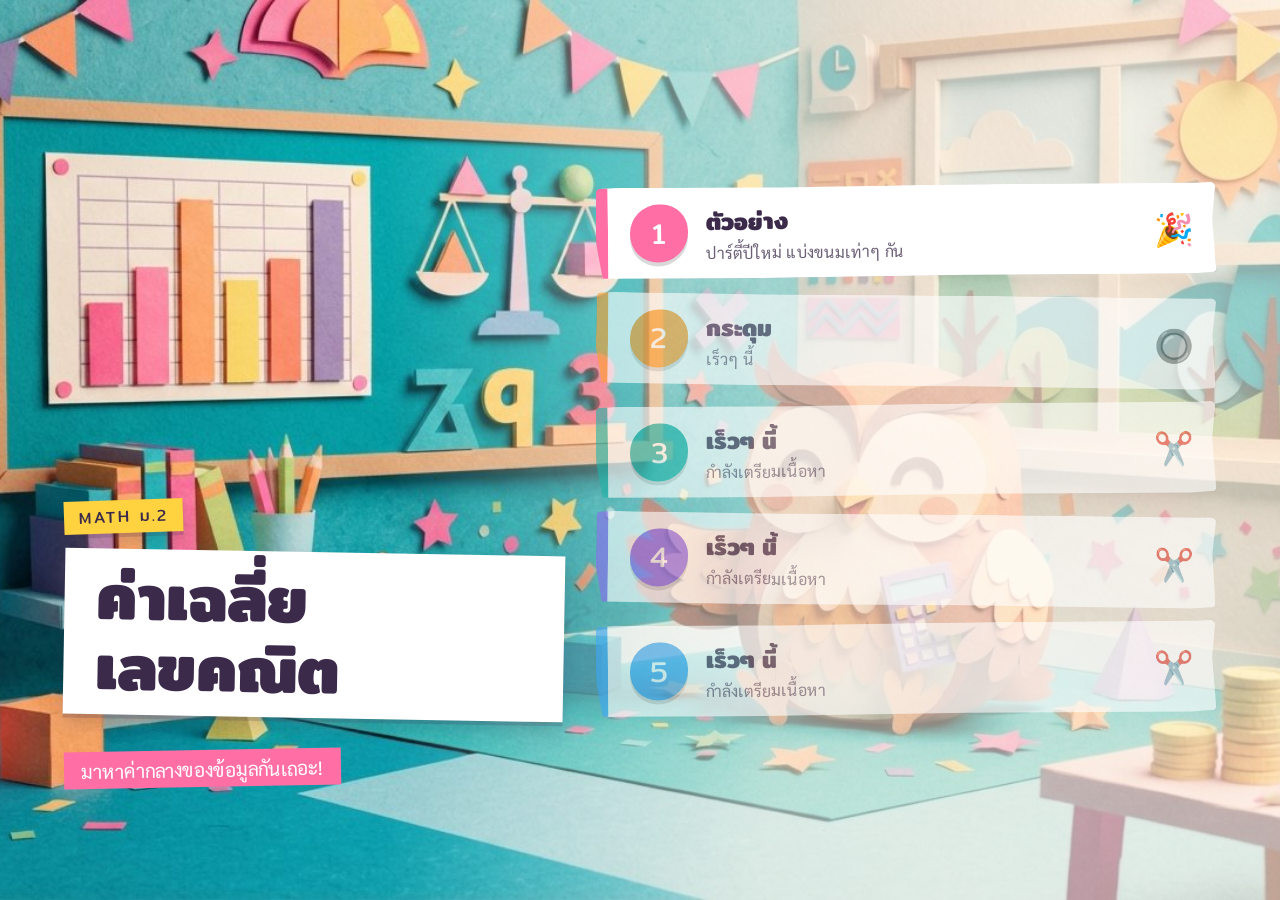
==== index.html @ 3f018a19 "Add mean lesson site: home page and snack-sharing example Co-Authored-By: Claude Opus 5.5 <noreply@a" ====
<!DOCTYPE html>
<html lang="th">
<head>
<meta charset="UTF-8">
<meta name="viewport" content="width=device-width, initial-scale=1">
<title>ค่าเฉลี่ยเลขคณิต | คณิตศาสตร์ ม.2</title>
<link rel="stylesheet" href="style.css">
<style>
  .hero {
    min-height: 100vh;
    display: grid;
    grid-template-columns: 1fr minmax(320px, 620px);
    gap: 32px;
    align-items: center;
    padding: 40px 5vw;
    background: linear-gradient(90deg, rgba(255,248,236,0) 30%, rgba(255,248,236,.55) 60%), url(img/hero.jpg) center / cover no-repeat;
  }
  .title { align-self: end; padding-bottom: 6vh; }
  .title .tag {
    display: inline-block; background: var(--yellow); padding: .25em .9em;
    font-family: 'Mitr'; letter-spacing: .15em; transform: rotate(-2deg); box-shadow: var(--shadow);
  }
  .title h1 {
    margin: .3em 0 .2em; font-size: clamp(2.2rem, 5vw, 4rem); line-height: 1.1;
    background: #fff; display: inline-block; padding: .2em .5em; transform: rotate(1deg);
    box-shadow: var(--shadow);
  }
  .title p { display: inline-block; background: var(--pink); color: #fff; padding: .3em .9em; font-size: 1.2rem; transform: rotate(-1deg); }

  .cards { display: flex; flex-direction: column; gap: 18px; }
  .card {
    display: flex; align-items: center; gap: 18px; padding: 16px 22px;
    text-decoration: none; color: var(--ink); background: #fff;
    border-left: 12px solid var(--c);
    transition: transform .15s;
  }
  .card:nth-child(odd) { transform: rotate(-.6deg); }
  .card:nth-child(even) { transform: rotate(.6deg); }
  a.card:hover { transform: rotate(0) scale(1.03); }
  .badge {
    flex: none; width: 58px; height: 58px; display: grid; place-items: center;
    font-size: 1.8rem; color: #fff; background: var(--c);
    border-radius: 50% 45% 52% 48%; box-shadow: 0 4px 0 rgba(0,0,0,.15);
  }
  .card h3 { margin: 0; font-size: 1.45rem; }
  .card p { margin: .1em 0 0; opacity: .75; }
  .card .ico { margin-left: auto; font-size: 2rem; }
  .card.soon { opacity: .6; cursor: default; }

  @media (max-width: 900px) {
    .hero { grid-template-columns: 1fr; background-position: left top; }
    .title { padding-bottom: 0; }
  }
</style>
</head>
<body>
<main class="hero">
  <div class="title">
    <span class="tag">MATH ม.2</span><br>
    <h1>ค่าเฉลี่ยเลขคณิต</h1><br>
    <p>มาหาค่ากลางของข้อมูลกันเถอะ!</p>
  </div>

  <nav class="cards">
    <a class="card paper" href="example1.html" style="--c: var(--pink)">
      <span class="badge">1</span>
      <div><h3>ตัวอย่าง</h3><p>ปาร์ตี้ปีใหม่ แบ่งขนมเท่าๆ กัน</p></div>
      <span class="ico">🎉</span>
    </a>
    <div class="card paper soon" style="--c: var(--orange)">
      <span class="badge">2</span>
      <div><h3>กระดุม</h3><p>เร็วๆ นี้</p></div>
      <span class="ico">🔘</span>
    </div>
    <div class="card paper soon" style="--c: var(--teal)">
      <span class="badge">3</span>
      <div><h3>เร็วๆ นี้</h3><p>กำลังเตรียมเนื้อหา</p></div>
      <span class="ico">✂️</span>
    </div>
    <div class="card paper soon" style="--c: var(--purple)">
      <span class="badge">4</span>
      <div><h3>เร็วๆ นี้</h3><p>กำลังเตรียมเนื้อหา</p></div>
      <span class="ico">✂️</span>
    </div>
    <div class="card paper soon" style="--c: var(--blue)">
      <span class="badge">5</span>
      <div><h3>เร็วๆ นี้</h3><p>กำลังเตรียมเนื้อหา</p></div>
      <span class="ico">✂️</span>
    </div>
  </nav>
</main>
</body>
</html>
---- style.css ----
/* Paper cutout theme shared by every page */
@import url('https://fonts.googleapis.com/css2?family=Mitr:wght@400;600&family=Sarabun:wght@400;600&display=swap');

:root {
  --pink: #ff6fa5;
  --orange: #ff9f2e;
  --yellow: #ffd23f;
  --teal: #1fb5a8;
  --purple: #8e6cf0;
  --blue: #3fa7f5;
  --ink: #3b2a4a;
  --paper: #fff8ec;
  --shadow: 0 4px 0 rgba(59, 42, 74, .18), 0 10px 18px rgba(59, 42, 74, .18);
}

* { box-sizing: border-box; }

body {
  margin: 0;
  font-family: 'Sarabun', sans-serif;
  color: var(--ink);
  min-height: 100vh;
  /* paper grain: two soft noise-like gradients over a warm base */
  background:
    radial-gradient(circle at 20% 10%, rgba(255, 210, 63, .35), transparent 40%),
    radial-gradient(circle at 85% 90%, rgba(255, 111, 165, .3), transparent 45%),
    repeating-linear-gradient(45deg, rgba(0,0,0,.015) 0 2px, transparent 2px 5px),
    var(--paper);
}

h1, h2, h3, .btn, .badge { font-family: 'Mitr', sans-serif; }

/* A sheet of cut paper: slightly uneven edges + stacked shadow */
.paper {
  background: #fff;
  border-radius: 6px;
  box-shadow: var(--shadow);
  clip-path: polygon(0 1%, 3% 0, 30% 1.2%, 60% 0, 97% .8%, 100% 0, 99.4% 40%, 100% 98%, 96% 100%, 60% 98.8%, 25% 100%, 1% 99%, 0 60%);
}

.btn {
  display: inline-block;
  border: 0;
  cursor: pointer;
  font-size: 1.15rem;
  padding: .7em 1.4em;
  color: #fff;
  background: var(--pink);
  border-radius: 10px;
  box-shadow: 0 5px 0 rgba(59, 42, 74, .3);
  text-decoration: none;
  transform: rotate(-1deg);
  transition: transform .15s, box-shadow .15s;
}
.btn:hover { transform: rotate(0) translateY(-2px); }
.btn:active { transform: translateY(3px); box-shadow: 0 2px 0 rgba(59, 42, 74, .3); }
.btn:disabled { opacity: .45; cursor: default; transform: none; }
.btn.teal { background: var(--teal); }
.btn.purple { background: var(--purple); }
.btn.orange { background: var(--orange); }

.back {
  position: fixed; top: 16px; left: 16px; z-index: 10;
  font-size: 1rem; padding: .5em 1em; background: var(--purple);
}

/* Paper confetti strip used as a decorative top border */
.bunting {
  height: 34px;
  background:
    conic-gradient(from 150deg at 50% 0, var(--pink) 0 60deg, transparent 0) 0 0 / 60px 34px,
    conic-gradient(from 150deg at 50% 0, var(--yellow) 0 60deg, transparent 0) 30px 0 / 60px 34px;
  filter: drop-shadow(0 3px 2px rgba(0,0,0,.15));
}
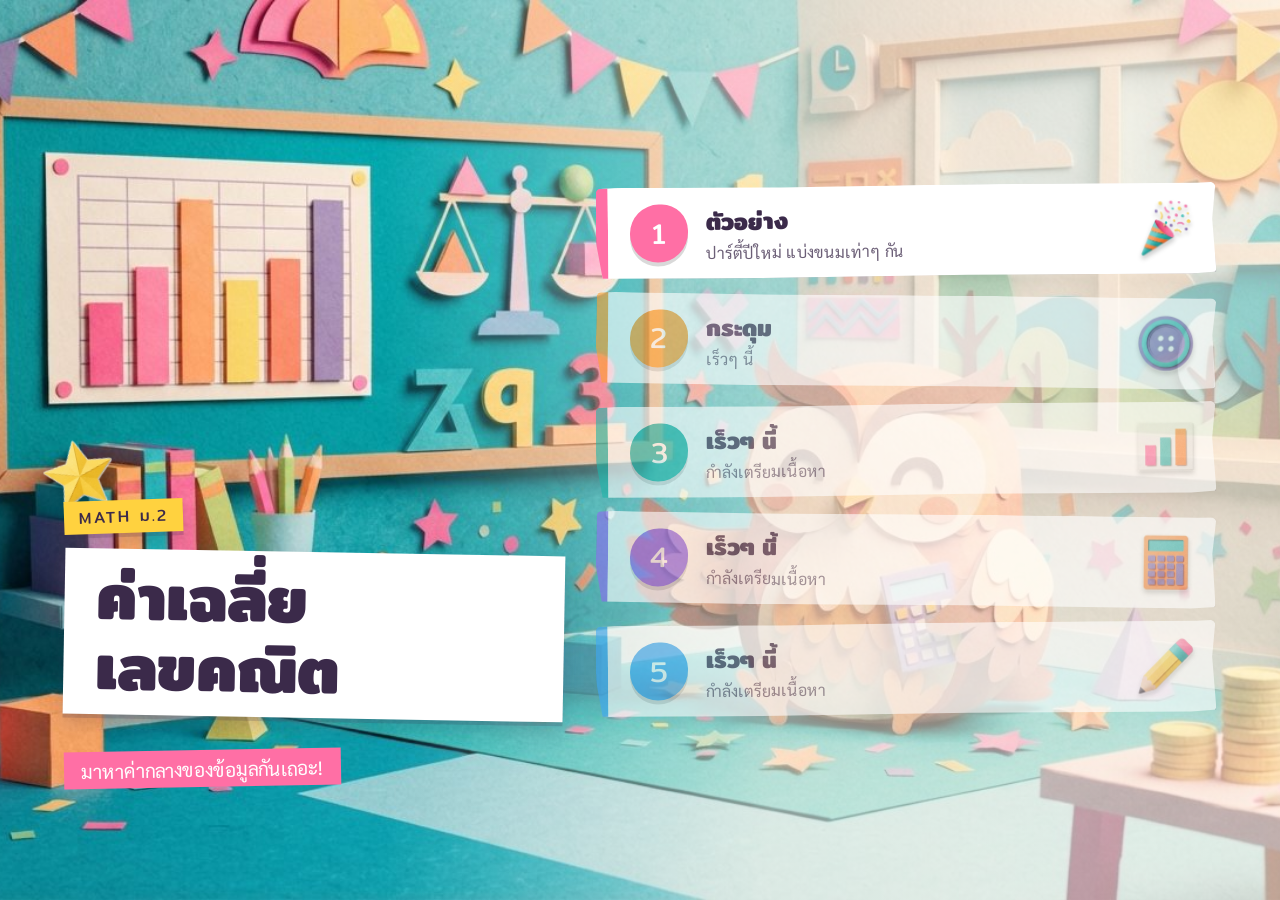
==== commit fa195aeb: "Replace emojis with paper icons; example page shows question only Co-Authored-By: Claude Opus 5.5 <n" ====
--- a/index.html
+++ b/index.html
@@ -44,7 +44,9 @@
   }
   .card h3 { margin: 0; font-size: 1.45rem; }
   .card p { margin: .1em 0 0; opacity: .75; }
-  .card .ico { margin-left: auto; font-size: 2rem; }
+  .card .ico { margin-left: auto; width: 56px; height: 56px; object-fit: contain; filter: drop-shadow(0 3px 2px rgba(0,0,0,.2)); }
+  .deco { position: absolute; pointer-events: none; filter: drop-shadow(0 6px 6px rgba(0,0,0,.2)); }
+  .title { position: relative; }
   .card.soon { opacity: .6; cursor: default; }
 
   @media (max-width: 900px) {
@@ -56,6 +58,7 @@
 <body>
 <main class="hero">
   <div class="title">
+    <img class="deco" src="img/icons/star.png" alt="" style="width:70px; left:-20px; top:-60px; transform:rotate(-12deg)">
     <span class="tag">MATH ม.2</span><br>
     <h1>ค่าเฉลี่ยเลขคณิต</h1><br>
     <p>มาหาค่ากลางของข้อมูลกันเถอะ!</p>
@@ -65,27 +68,27 @@
     <a class="card paper" href="example1.html" style="--c: var(--pink)">
       <span class="badge">1</span>
       <div><h3>ตัวอย่าง</h3><p>ปาร์ตี้ปีใหม่ แบ่งขนมเท่าๆ กัน</p></div>
-      <span class="ico">🎉</span>
+      <img class="ico" src="img/icons/popper.png" alt="">
     </a>
     <div class="card paper soon" style="--c: var(--orange)">
       <span class="badge">2</span>
       <div><h3>กระดุม</h3><p>เร็วๆ นี้</p></div>
-      <span class="ico">🔘</span>
+      <img class="ico" src="img/icons/button.png" alt="">
     </div>
     <div class="card paper soon" style="--c: var(--teal)">
       <span class="badge">3</span>
       <div><h3>เร็วๆ นี้</h3><p>กำลังเตรียมเนื้อหา</p></div>
-      <span class="ico">✂️</span>
+      <img class="ico" src="img/icons/chart.png" alt="">
     </div>
     <div class="card paper soon" style="--c: var(--purple)">
       <span class="badge">4</span>
       <div><h3>เร็วๆ นี้</h3><p>กำลังเตรียมเนื้อหา</p></div>
-      <span class="ico">✂️</span>
+      <img class="ico" src="img/icons/calculator.png" alt="">
     </div>
     <div class="card paper soon" style="--c: var(--blue)">
       <span class="badge">5</span>
       <div><h3>เร็วๆ นี้</h3><p>กำลังเตรียมเนื้อหา</p></div>
-      <span class="ico">✂️</span>
+      <img class="ico" src="img/icons/pencil.png" alt="">
     </div>
   </nav>
 </main>
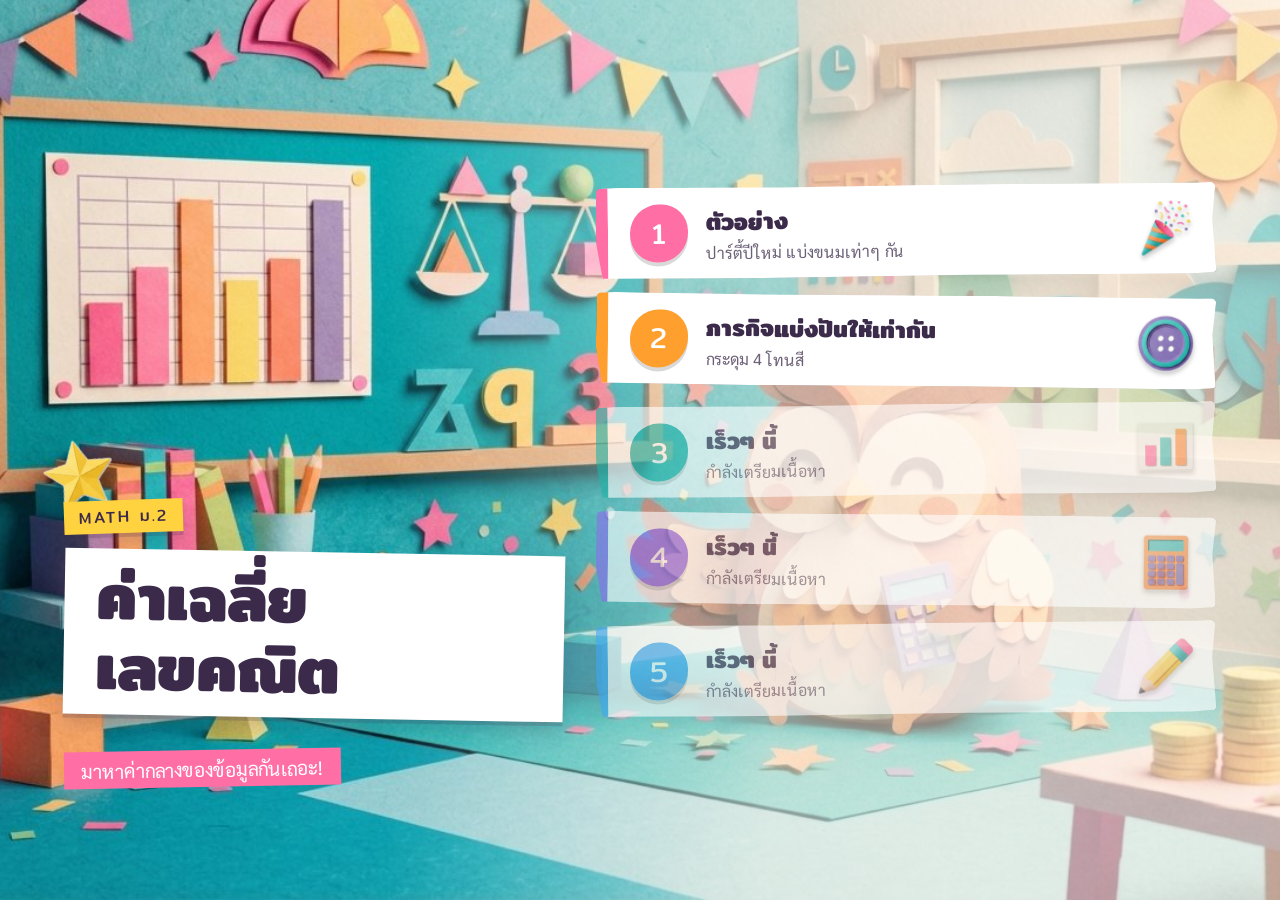
==== commit 52120b9b: "Add card 2 mission page: equal-sharing buttons (9, 5, 7, 3) Shared one-screen layout, number cards a" ====
--- a/index.html
+++ b/index.html
@@ -70,11 +70,11 @@
       <div><h3>ตัวอย่าง</h3><p>ปาร์ตี้ปีใหม่ แบ่งขนมเท่าๆ กัน</p></div>
       <img class="ico" src="img/icons/popper.png" alt="">
     </a>
-    <div class="card paper soon" style="--c: var(--orange)">
+    <a class="card paper" href="mission2.html" style="--c: var(--orange)">
       <span class="badge">2</span>
-      <div><h3>กระดุม</h3><p>เร็วๆ นี้</p></div>
+      <div><h3>ภารกิจแบ่งปันให้เท่ากัน</h3><p>กระดุม 4 โทนสี</p></div>
       <img class="ico" src="img/icons/button.png" alt="">
-    </div>
+    </a>
     <div class="card paper soon" style="--c: var(--teal)">
       <span class="badge">3</span>
       <div><h3>เร็วๆ นี้</h3><p>กำลังเตรียมเนื้อหา</p></div>
--- a/style.css
+++ b/style.css
@@ -64,6 +64,31 @@
   font-size: 1rem; padding: .5em 1em; background: var(--purple);
 }
 
+/* Lesson pages: one screen, no scrolling; sizes come from the viewport height */
+html:has(body.screen) { overflow: hidden; }
+body.screen { height: 100vh; overflow: hidden; display: flex; flex-direction: column; }
+.screen .bunting { flex: none; }
+.screen .wrap { position: relative; flex: 1; min-height: 0; width: 100%; max-width: 1300px; margin: 0 auto;
+  padding: 1.5vh 24px 3vh; display: flex; flex-direction: column; }
+.screen h1 { flex: none; text-align: center; font-size: clamp(1.3rem, 5vh, 2.8rem); margin: 0 0 2.5vh; }
+.screen h1 span { background: var(--yellow); padding: 0 .5em; display: inline-block; transform: rotate(-1.5deg); box-shadow: var(--shadow); }
+
+/* Big number cards (data set) */
+.nums { flex: none; display: flex; justify-content: center; gap: clamp(16px, 4vw, 60px); margin-bottom: 3.5vh; }
+.num { width: 15vh; height: 15vh; display: grid; place-items: center; font-family: 'Mitr'; font-weight: 600;
+  font-size: 9vh; color: #fff; background: var(--c); border-radius: 12px;
+  box-shadow: 0 6px 0 rgba(59, 42, 74, .25), 0 12px 20px rgba(59, 42, 74, .2);
+  text-shadow: 0 4px 0 rgba(0, 0, 0, .15); }
+.num:nth-child(odd) { transform: rotate(-3deg); }
+.num:nth-child(even) { transform: rotate(3deg); }
+
+/* Question strip */
+.q { background: var(--teal); color: #fff; padding: .35em .8em; font-family: 'Mitr'; font-size: 1.1em; }
+
+/* Paper sticker decorations */
+.deco { position: absolute; pointer-events: none; filter: drop-shadow(0 6px 6px rgba(0,0,0,.18)); }
+@media (max-width: 800px) { .deco.hide-sm { display: none; } }
+
 /* Paper confetti strip used as a decorative top border */
 .bunting {
   height: 34px;
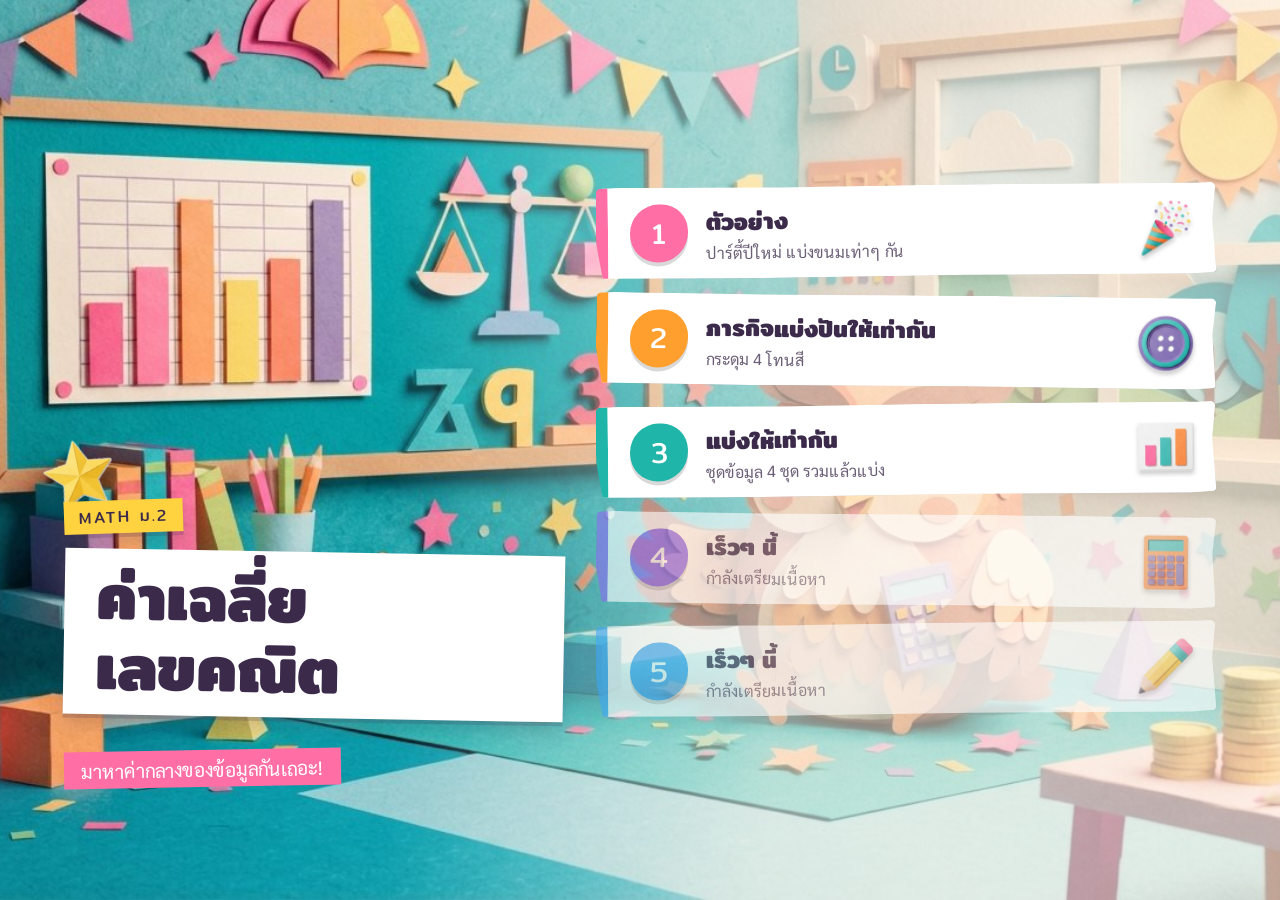
==== commit ed7f070c: "Add card 3 page: zoom into a data set, combine buttons, share equally Co-Authored-By: Claude Opus 5." ====
--- a/index.html
+++ b/index.html
@@ -75,11 +75,11 @@
       <div><h3>ภารกิจแบ่งปันให้เท่ากัน</h3><p>กระดุม 4 โทนสี</p></div>
       <img class="ico" src="img/icons/button.png" alt="">
     </a>
-    <div class="card paper soon" style="--c: var(--teal)">
+    <a class="card paper" href="share3.html" style="--c: var(--teal)">
       <span class="badge">3</span>
-      <div><h3>เร็วๆ นี้</h3><p>กำลังเตรียมเนื้อหา</p></div>
+      <div><h3>แบ่งให้เท่ากัน</h3><p>ชุดข้อมูล 4 ชุด รวมแล้วแบ่ง</p></div>
       <img class="ico" src="img/icons/chart.png" alt="">
-    </div>
+    </a>
     <div class="card paper soon" style="--c: var(--purple)">
       <span class="badge">4</span>
       <div><h3>เร็วๆ นี้</h3><p>กำลังเตรียมเนื้อหา</p></div>
